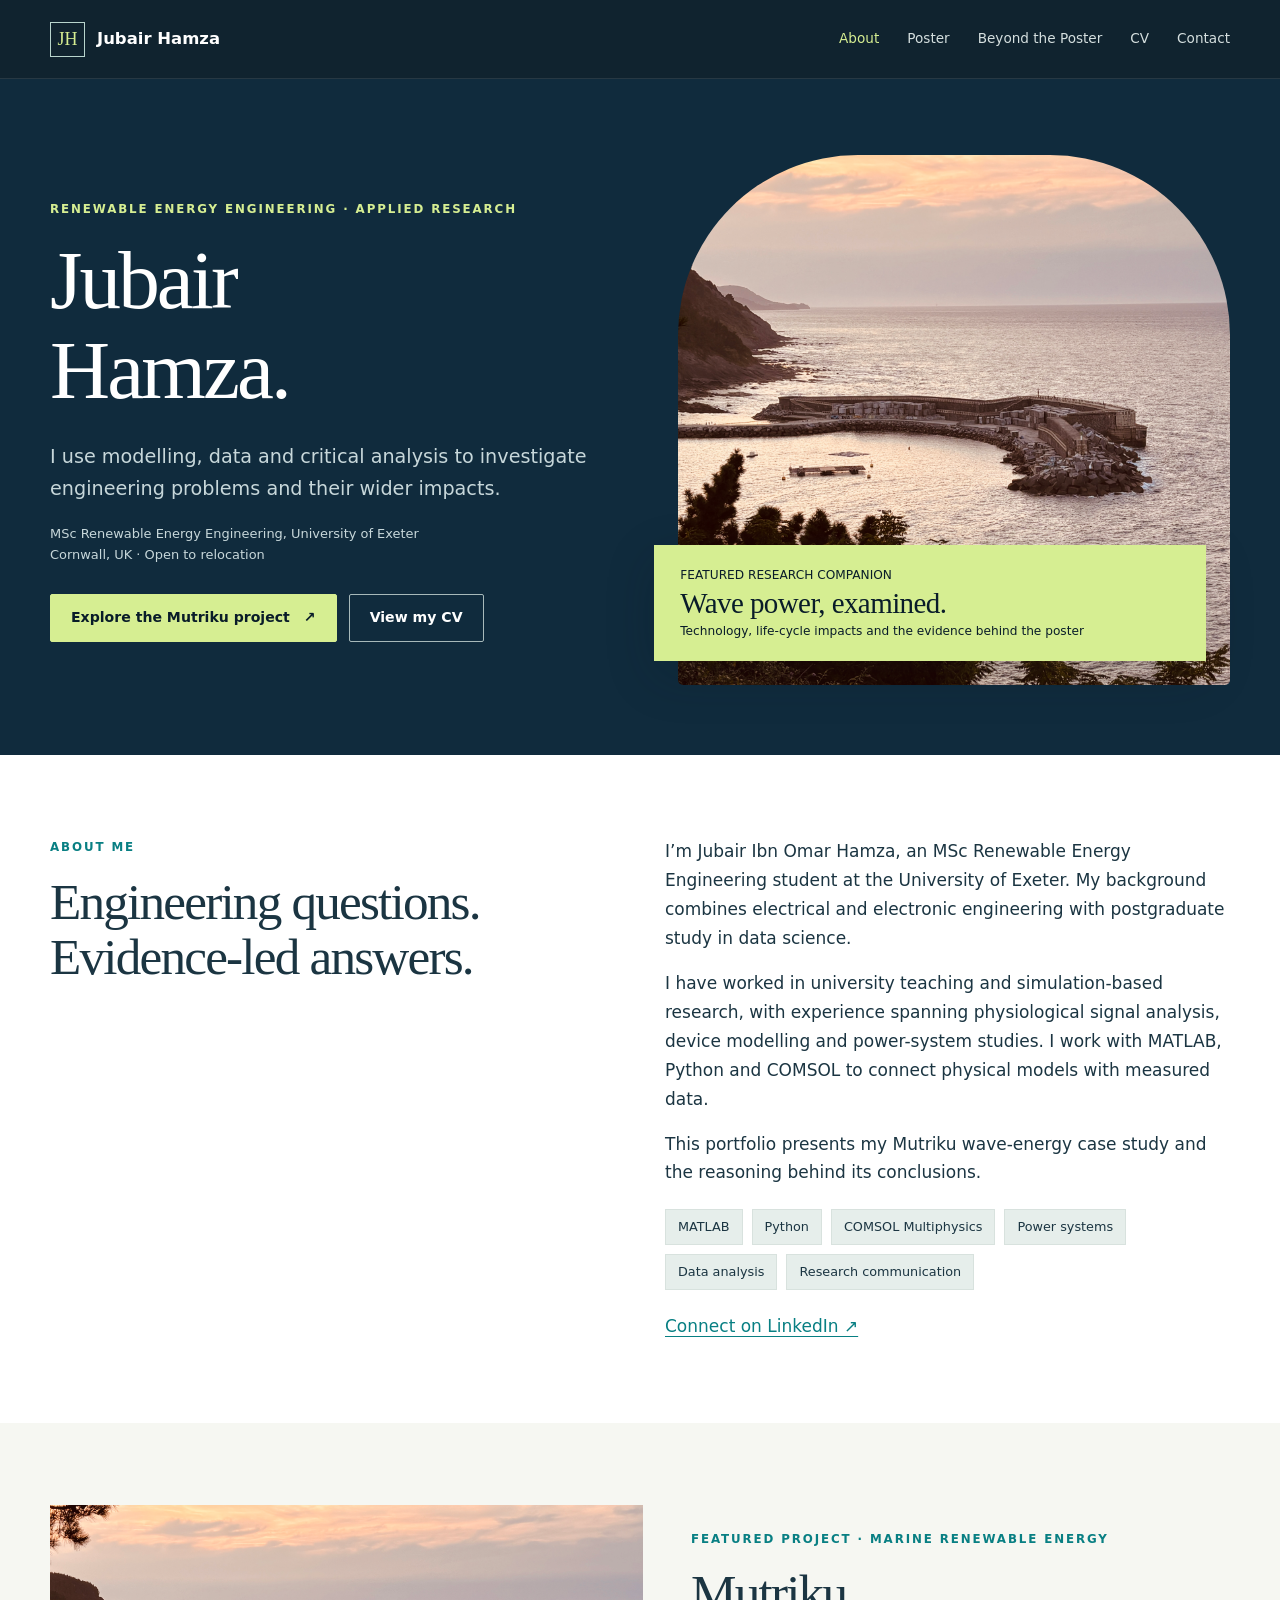
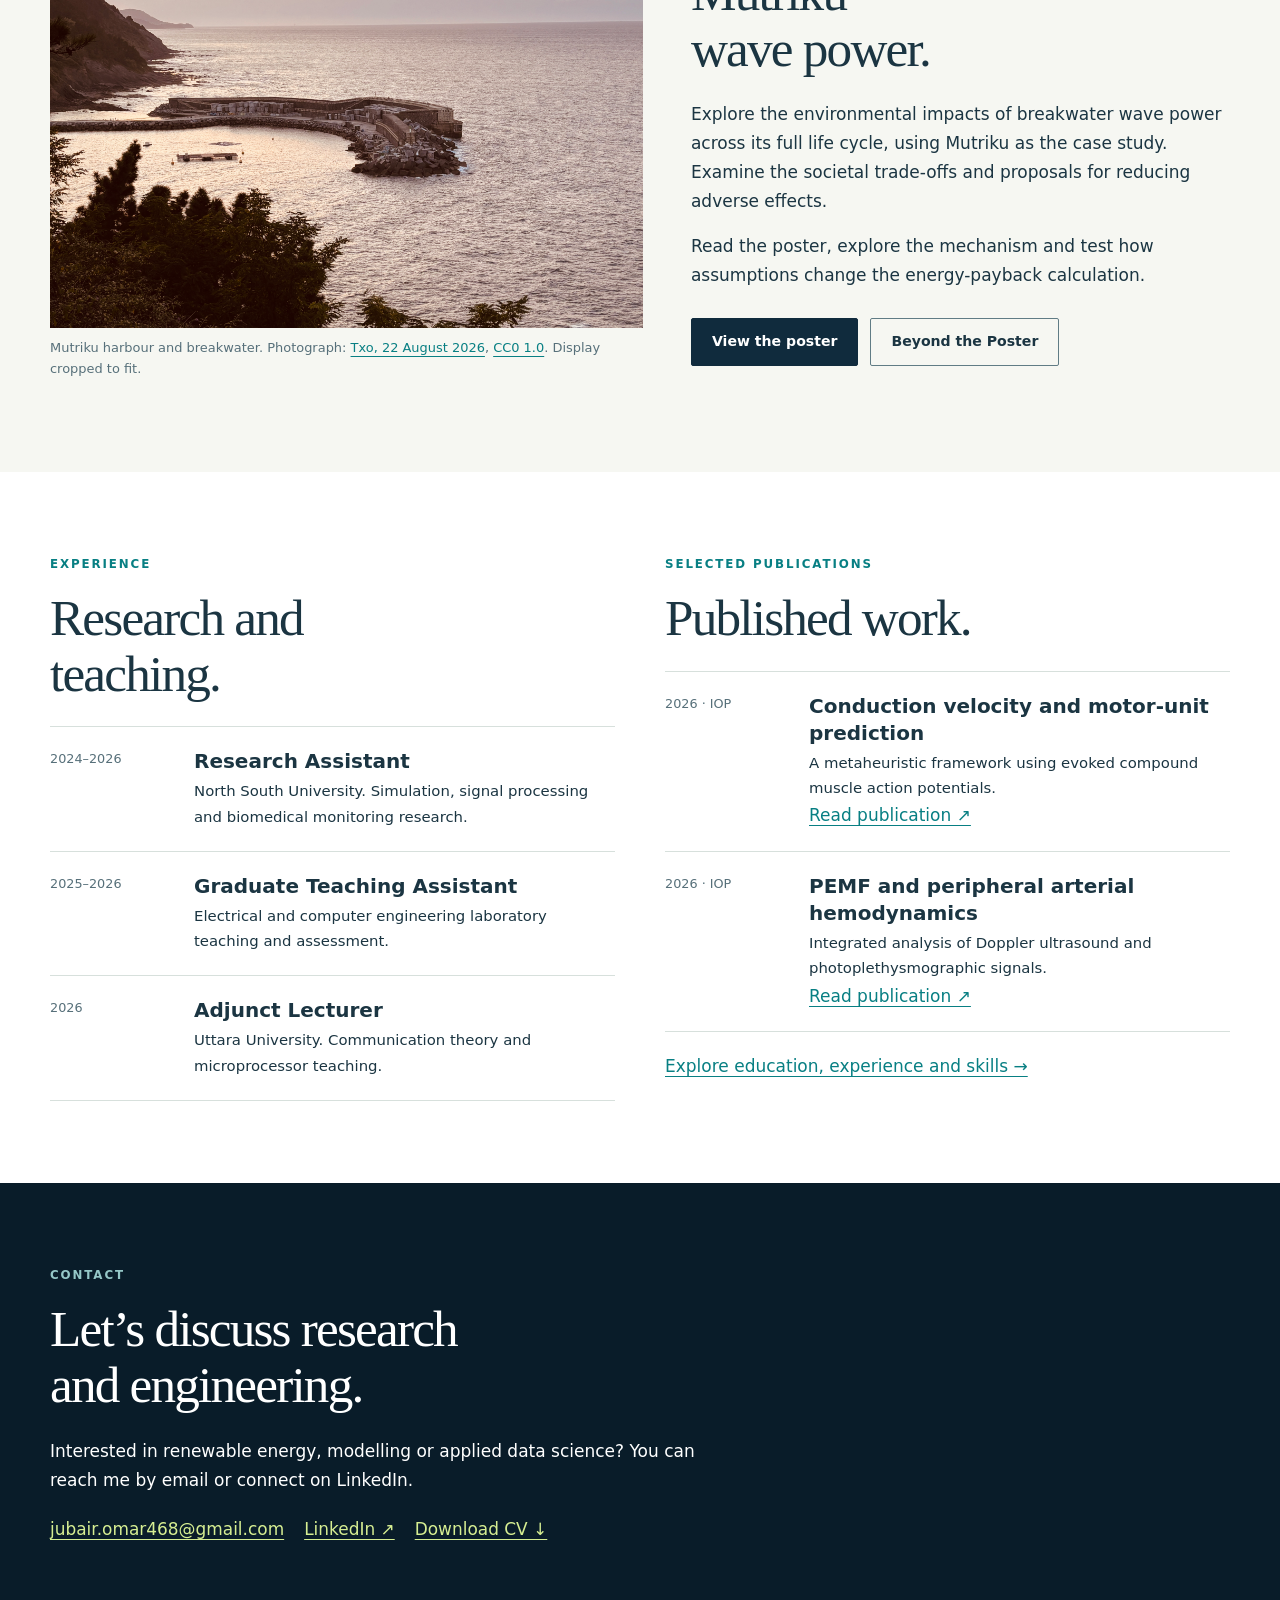
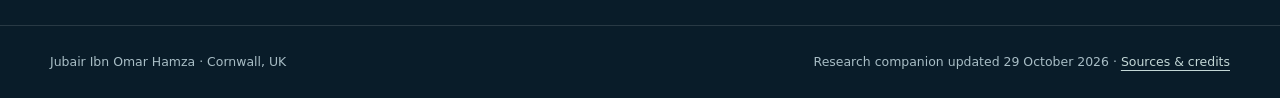
==== index.html @ c1a75ec8 "Add files via upload" ====
<!doctype html><html lang="en-GB"><head><meta charset="utf-8"><meta name="viewport" content="width=device-width,initial-scale=1"><meta name="description" content="Jubair Hamza’s renewable energy engineering portfolio, Mutriku wave power poster and research companion."><meta name="theme-color" content="#102b3d"><title>Renewable energy engineering & applied research | Jubair Hamza</title><link rel="icon" href="assets/favicon.svg" type="image/svg+xml"><link rel="stylesheet" href="assets/style.css"><script defer src="assets/config.js"></script><script defer src="assets/qrcodegen.js"></script><script defer src="assets/site.js"></script></head><body><a class="skip" href="#main">Skip to content</a><header class="nav"><div class="wrap"><a class="brand" href="index.html"><span class="brand-mark" aria-hidden="true">JH</span>Jubair Hamza</a><button class="menu-btn" aria-expanded="false" aria-controls="main-navigation">Menu</button><nav class="nav-links" id="main-navigation" aria-label="Main navigation"><a href="index.html" aria-current="page">About</a><a href="mutriku/index.html">Poster</a><a href="beyond/index.html">Beyond the Poster</a><a href="cv/index.html">CV</a><a href="index.html#contact">Contact</a></nav></div></header><main id="main"><section class="hero"><div class="wrap hero-grid"><div><span class="eyebrow">Renewable energy engineering · Applied research</span><h1>Jubair<br>Hamza.</h1><p class="lead">I use modelling, data and critical analysis to investigate engineering problems and their wider impacts.</p><p class="small" style="margin-top:20px">MSc Renewable Energy Engineering, University of Exeter<br>Cornwall, UK · Open to relocation</p><div class="buttons"><a class="btn light" href="mutriku/index.html">Explore the Mutriku project <span aria-hidden="true">↗</span></a><a class="btn outline" href="cv/index.html">View my CV</a></div></div><figure class="hero-art"><img class="hero-photo" src="assets/harbour.jpg" alt="Mutriku harbour with the curved breakwater and wave power installation" width="5712" height="3213"><figcaption class="image-label"><span>FEATURED RESEARCH COMPANION</span><strong>Wave power, examined.</strong><span>Technology, life-cycle impacts and the evidence behind the poster</span></figcaption></figure></div></section>
<section class="section white" id="about"><div class="wrap two-col"><div><span class="eyebrow">About me</span><h2>Engineering questions.<br>Evidence-led answers.</h2></div><div class="bio"><p>I’m Jubair Ibn Omar Hamza, an MSc Renewable Energy Engineering student at the University of Exeter. My background combines electrical and electronic engineering with postgraduate study in data science.</p><p>I have worked in university teaching and simulation-based research, with experience spanning physiological signal analysis, device modelling and power-system studies. I work with MATLAB, Python and COMSOL to connect physical models with measured data.</p><p>This portfolio presents my Mutriku wave-energy case study and the reasoning behind its conclusions.</p><ul class="skill-list"><li>MATLAB</li><li>Python</li><li>COMSOL Multiphysics</li><li>Power systems</li><li>Data analysis</li><li>Research communication</li></ul><a href="https://www.linkedin.com/in/jubair-hamza/" target="_blank" rel="noopener noreferrer">Connect on LinkedIn ↗</a></div></div></section>
<section class="section" id="project"><div class="wrap"><div class="project-feature"><figure><img src="assets/harbour.jpg" alt="The wave plant is integrated into Mutriku’s harbour breakwater" width="5712" height="3213" loading="lazy"><p class="small photo-credit">Mutriku harbour and breakwater. Photograph: <a href="https://commons.wikimedia.org/wiki/File:Motrico,_vista_del_nuevo_muelle_de_abrigo_del_puerto.jpg" target="_blank" rel="noopener noreferrer">Txo, 22 August 2026</a>, <a href="https://creativecommons.org/publicdomain/zero/1.0/" target="_blank" rel="noopener noreferrer">CC0 1.0</a>. Display cropped to fit.</p></figure><div><span class="eyebrow">Featured project · Marine renewable energy</span><h2>Mutriku<br>wave power.</h2><p style="margin-top:24px">Explore the environmental impacts of breakwater wave power across its full life cycle, using Mutriku as the case study. Examine the societal trade-offs and proposals for reducing adverse effects.</p><p>Read the poster, explore the mechanism and test how assumptions change the energy-payback calculation.</p><div class="buttons"><a class="btn" href="mutriku/index.html">View the poster</a><a class="btn outline" href="beyond/index.html">Beyond the Poster</a></div></div></div></div></section>
<section class="section white"><div class="wrap two-col"><div><span class="eyebrow">Experience</span><h2>Research and<br>teaching.</h2><div class="list-rows"><div class="list-row"><span class="date">2024–2026</span><div><h3>Research Assistant</h3><p>North South University. Simulation, signal processing and biomedical monitoring research.</p></div></div><div class="list-row"><span class="date">2025–2026</span><div><h3>Graduate Teaching Assistant</h3><p>Electrical and computer engineering laboratory teaching and assessment.</p></div></div><div class="list-row"><span class="date">2026</span><div><h3>Adjunct Lecturer</h3><p>Uttara University. Communication theory and microprocessor teaching.</p></div></div></div></div><div><span class="eyebrow">Selected publications</span><h2>Published work.</h2><div class="list-rows"><div class="list-row"><span class="date">2026 · IOP</span><div><h3>Conduction velocity and motor-unit prediction</h3><p>A metaheuristic framework using evoked compound muscle action potentials.</p><a href="https://doi.org/10.1088/2057-1976/ae8af8" target="_blank" rel="noopener noreferrer">Read publication ↗</a></div></div><div class="list-row"><span class="date">2026 · IOP</span><div><h3>PEMF and peripheral arterial hemodynamics</h3><p>Integrated analysis of Doppler ultrasound and photoplethysmographic signals.</p><a href="https://doi.org/10.1088/2057-1976/aeb382" target="_blank" rel="noopener noreferrer">Read publication ↗</a></div></div></div><a class="block-link" href="cv/index.html">Explore education, experience and skills →</a></div></div></section>
<section class="section contact-section" id="contact"><div class="wrap"><span class="eyebrow">Contact</span><h2>Let’s discuss research<br>and engineering.</h2><p style="margin-top:24px;max-width:650px">Interested in renewable energy, modelling or applied data science? You can reach me by email or connect on LinkedIn.</p><div class="contact-links"><a href="mailto:jubair.omar468@gmail.com">jubair.omar468@gmail.com</a><a href="https://www.linkedin.com/in/jubair-hamza/" target="_blank" rel="noopener noreferrer">LinkedIn ↗</a><a href="downloads/Jubair_Hamza_CV.pdf" download>Download CV ↓</a></div></div></section></main><footer class="footer"><div class="wrap"><span>Jubair Ibn Omar Hamza · Cornwall, UK</span><span>Research companion updated 29 October 2026 · <a href="beyond/index.html#sources">Sources &amp; credits</a></span></div></footer></body></html>
---- assets/style.css ----
@charset "UTF-8";
[hidden]{display:none!important}
img{height:auto}
:root{--navy:#102b3d;--deep:#091c29;--ink:#1b3542;--muted:#57707a;--paper:#f6f7f2;--white:#fff;--line:#d7e0dc;--lime:#d6ee92;--teal:#087f83;--amber:#ac5c18;--soft:#e7efea;--max:1180px}
*{box-sizing:border-box}html{scroll-behavior:smooth;scroll-padding-top:100px}body{margin:0;color:var(--ink);background:var(--paper);font:17px/1.7 system-ui,-apple-system,BlinkMacSystemFont,"Segoe UI",sans-serif}a{color:var(--teal);text-underline-offset:4px}a:hover{text-decoration-thickness:2px}button,input,select{font:inherit}button,a,input,summary{touch-action:manipulation}:focus-visible{outline:3px solid #e08732;outline-offset:5px}img,svg{max-width:100%}img{display:block}button{cursor:pointer}h1,h2,h3,h4,p,figure{margin:0}h1,h2{font-family:Georgia,"Times New Roman",serif;font-weight:400;line-height:1.09;letter-spacing:-.035em}h1{font-size:clamp(3.1rem,6.5vw,5.4rem)}h2{font-size:clamp(2.15rem,4vw,3.5rem)}h3{font-size:1.25rem;line-height:1.35}p+p{margin-top:1rem}.wrap{width:min(var(--max),calc(100% - 64px));margin-inline:auto}.narrow{max-width:790px}.eyebrow{display:block;font-size:.74rem;font-weight:700;letter-spacing:.16em;text-transform:uppercase;color:var(--teal);margin-bottom:16px}.small,figcaption{font-size:.81rem;line-height:1.6;color:var(--muted)}.lead{font-size:1.2rem;line-height:1.65;max-width:700px}.muted{color:var(--muted)}.skip{position:fixed;z-index:100;left:14px;top:-100px;background:white;padding:10px}.skip:focus{top:10px}.nav{position:sticky;top:0;z-index:30;background:rgba(9,28,41,.97);color:white;border-bottom:1px solid #ffffff19}.nav .wrap{height:78px;display:flex;align-items:center;justify-content:space-between;gap:20px}.brand{color:white;text-decoration:none;font-size:1.03rem;font-weight:650;display:flex;align-items:center;gap:12px}.brand-mark{border:1px solid #b8d4cd;width:35px;height:35px;display:grid;place-items:center;font:18px Georgia,serif;color:var(--lime)}.nav-links{display:flex;gap:28px;align-items:center}.nav-links a{font-size:.85rem;color:#d5dfdf;text-decoration:none}.nav-links a[aria-current=page],.nav-links a:hover{color:var(--lime)}.menu-btn{display:none;border:1px solid #627580;background:transparent;color:white;padding:6px 12px}.hero{background:var(--navy);color:white;overflow:hidden}.hero .eyebrow{color:var(--lime)}.hero .lead,.hero .small{color:#c7d7da}.hero a:not(.btn){color:var(--lime)}.hero-grid{display:grid;grid-template-columns:1.03fr 1fr;align-items:center;gap:60px;padding-block:76px 70px}.hero h1{margin-bottom:25px}.hero-art{position:relative;min-width:0}.hero-photo{aspect-ratio:1.04;object-fit:cover;border-radius:180px 180px 5px 5px;object-position:38% 50%;width:100%}.image-label{position:absolute;bottom:24px;left:-24px;right:24px;background:var(--lime);padding:20px 26px;color:var(--deep);box-shadow:0 15px 50px #071a2433}.image-label strong{display:block;font:29px/1.2 Georgia,serif;letter-spacing:-.02em}.image-label span{font-size:.76rem}.buttons{display:flex;flex-wrap:wrap;gap:12px;margin-top:28px}.btn{display:inline-flex;align-items:center;justify-content:center;gap:14px;min-height:46px;padding:11px 20px;border:1px solid var(--navy);background:var(--navy);color:white;text-decoration:none;font-size:.88rem;font-weight:650;border-radius:2px}.btn:hover{background:#20475a;text-decoration:none}.btn.light{background:var(--lime);border-color:var(--lime);color:var(--deep)}/* Outlined actions keep readable text on both light and dark sections. */
.btn.outline{background:transparent;color:var(--ink);border-color:#607c85}
.btn.outline:hover,.btn.outline:focus-visible{background:var(--navy);color:var(--white);border-color:var(--navy)}
:is(.hero,.page-hero,.calculator,.contact-section) .btn.outline{color:var(--white);border-color:#a7b9ba}
:is(.hero,.page-hero,.calculator,.contact-section) .btn.outline:hover,
:is(.hero,.page-hero,.calculator,.contact-section) .btn.outline:focus-visible{background:#20475a;color:var(--white);border-color:var(--lime)}
.btn.ghost{background:white;color:var(--ink);border-color:var(--line)}.section{padding-block:82px}.section-head{display:flex;justify-content:space-between;gap:40px;align-items:flex-end;margin-bottom:34px}.section-head p{max-width:420px}.white{background:white}.soft{background:var(--soft)}.two-col{display:grid;grid-template-columns:1fr 1fr;gap:50px;align-items:start}.three-col{display:grid;grid-template-columns:repeat(3,1fr);gap:30px}.bio p{max-width:650px}.skill-list{display:flex;flex-wrap:wrap;gap:9px;padding:0;list-style:none;margin:22px 0}.skill-list li{font-size:.8rem;padding:6px 12px;background:#e6eeeb;border:1px solid #d8e2de}.project-feature{display:grid;grid-template-columns:1.1fr 1fr;gap:48px;align-items:center}.project-feature img{aspect-ratio:1.4;object-fit:cover}.metric-strip{display:grid;grid-template-columns:repeat(3,1fr);border-top:1px solid var(--line);border-bottom:1px solid var(--line);margin-top:30px}.metric{padding:20px 22px 20px 0}.metric+.metric{padding-left:22px;border-left:1px solid var(--line)}.metric strong{font-family:Georgia,serif;font-size:2.1rem;font-weight:400;display:block;line-height:1.15}.metric span{display:block;font-size:.77rem;margin-top:7px;color:var(--muted)}.list-rows{border-top:1px solid var(--line);margin-top:25px}.list-row{display:grid;grid-template-columns:120px 1fr;gap:24px;padding:21px 0;border-bottom:1px solid var(--line)}.list-row .date{font-size:.8rem;color:var(--muted)}.list-row h3{margin-bottom:4px}.list-row p{font-size:.93rem}.contact-section{background:var(--deep);color:white}.contact-section h2{max-width:650px}.contact-section a{color:var(--lime)}.contact-section .eyebrow{color:#95c7c7}.footer{background:var(--deep);color:#a8bdc5;border-top:1px solid #ffffff20;padding:25px 0;font-size:.78rem}.footer .wrap{display:flex;justify-content:space-between;gap:25px;flex-wrap:wrap}.footer a{color:#c3d7d6}.page-hero{padding:66px 0 55px;background:var(--navy);color:white}.page-hero .eyebrow{color:var(--lime)}.page-hero h1{font-size:clamp(3rem,5.7vw,4.8rem);max-width:950px;margin-bottom:24px}.page-hero .lead{color:#ccdadd}.breadcrumbs{font-size:.8rem;color:#cadbdd;margin-bottom:24px}.breadcrumbs a{color:#cadbdd}.wide-photo{max-height:460px;width:100%;object-fit:cover}.photo-credit{padding:10px 0}.poster-layout{display:grid;grid-template-columns:minmax(0,1fr) minmax(300px,.7fr);gap:56px;align-items:start}.poster-preview{background:#fff;padding:10px;border:1px solid var(--line);box-shadow:0 16px 50px #193c4414}.poster-preview img{width:100%;height:auto}.poster-aside{position:sticky;top:108px}.poster-aside h2{font-size:2.7rem;margin-bottom:24px}.notes{border-left:3px solid var(--teal);padding:18px 22px;background:#eaf1ec;margin:26px 0}.notes p{font-size:.93rem}.notes h3{margin-bottom:12px}.inline-list{padding-left:1.2rem}.inline-list li+li{margin-top:10px}.cite{font-size:.76rem;white-space:nowrap;font-weight:650;text-decoration:none;margin-left:3px}.research-layout{display:grid;grid-template-columns:190px minmax(0,1fr);gap:52px;align-items:start}.toc{position:sticky;top:110px;padding-top:34px}.toc p{font-size:.7rem;letter-spacing:.12em;text-transform:uppercase;font-weight:700;margin-bottom:12px}.toc a{display:block;padding:7px 0;color:var(--muted);text-decoration:none;font-size:.79rem;line-height:1.5}.toc a:hover{color:var(--teal)}.research-section{padding:58px 0;border-bottom:1px solid var(--line);scroll-margin-top:82px}.research-section h2{font-size:clamp(2rem,3.5vw,3rem);margin-bottom:22px}.research-section h3{margin:26px 0 12px}.research-section .two-col{gap:30px}.research-section p{max-width:800px}.figure{margin-top:28px;padding:26px;background:white;border:1px solid var(--line)}.figure figcaption{margin-top:14px}.figure svg{width:100%;height:auto;display:block}.figure svg text{font-family:system-ui,sans-serif;fill:var(--ink)}.figure-title{font-weight:650;font-size:1rem;display:block;margin-bottom:14px}.controls{display:flex;gap:9px;flex-wrap:wrap;margin:16px 0}.seg-btn{border:1px solid #9ab3b5;border-radius:2px;background:white;color:var(--ink);padding:8px 14px;font-size:.8rem}.seg-btn[aria-pressed=true]{background:var(--navy);color:white;border-color:var(--navy)}.diagram-phase{min-height:70px;margin-top:12px;font-size:.9rem}.phase-b .water-rise{transform:translateY(38px)}.water-rise{transition:transform .6s}.air-flow{transition:transform .5s;transform-origin:560px 185px}.phase-b .air-flow{transform:rotate(180deg)}.rotor{transform-origin:525px 74px;animation:rotate 4s linear infinite}@keyframes rotate{to{transform:rotate(360deg)}}.measure{display:flex;align-items:baseline;gap:10px;margin:14px 0}.measure strong{font:3.1rem Georgia,serif}.measure span{font-size:.85rem}.formula{font-family:ui-monospace,monospace;background:#e9efec;padding:16px;font-size:.86rem;overflow-wrap:anywhere;margin:18px 0}.table-wrap{overflow:auto;margin:24px 0}table{border-collapse:collapse;width:100%;font-size:.83rem}th{text-align:left;background:var(--navy);color:white;font-weight:600}th,td{padding:14px 16px;border-bottom:1px solid var(--line);vertical-align:top}tbody tr:nth-child(even){background:#edf2ee}td:first-child{font-weight:600}caption{text-align:left;font-size:.8rem;color:var(--muted);padding-bottom:10px}.calculator{padding:28px;background:var(--navy);color:white;margin-top:26px}.calculator h3{color:white;margin-top:0}.calc-controls{display:grid;grid-template-columns:repeat(3,1fr);gap:22px;margin-bottom:20px}.calc-controls label{font-size:.78rem;line-height:1.5;display:block}.calc-controls output{display:block;font-size:1.5rem;color:var(--lime);margin:5px 0}.calc-controls input{width:100%;accent-color:var(--lime)}.calc-result{border-top:1px solid #ffffff33;padding-top:20px;display:grid;grid-template-columns:1fr 1fr;gap:20px}.calc-result strong{font:2.4rem Georgia,serif;color:var(--lime)}.calculator .small{color:#c2d6db}.calculator .figure{margin-top:20px;color:var(--ink)}.calc-result p{font-size:.9rem}.impact-grid{display:grid;grid-template-columns:1fr 1fr;gap:22px;margin-top:24px}.impact-group{background:white;border:1px solid var(--line);padding:24px}.impact-group h3{margin-top:0}.impact-item{border-top:1px solid var(--line);padding:17px 0}.impact-item strong{display:block;font-size:.9rem}.impact-item p{font-size:.85rem;margin-top:7px}.status{font-size:.65rem;font-weight:700;letter-spacing:.05em;text-transform:uppercase;padding:3px 7px;background:#e8edee;display:inline-block;color:#425861}.status.potential{background:#fff0d9;color:#835321}.status.proposed{background:#e2eee3;color:#386b49}.status.measured{background:#e1eeee;color:#186a72}.status.modelled{background:#e5e8f1;color:#3e4c7a}.impact-group[hidden]{display:none}.impact-grid:has(.impact-group[hidden]){grid-template-columns:1fr}.roadmap{display:grid;grid-template-columns:repeat(4,1fr);gap:16px;margin-top:28px}.roadmap div{border-top:3px solid var(--teal);padding-top:15px}.roadmap b{font-family:Georgia,serif;font-size:1.9rem;font-weight:400;color:var(--teal)}.roadmap h3{font-size:.94rem;margin:8px 0}.roadmap p{font-size:.82rem}.reference{padding:18px 0;border-bottom:1px solid var(--line);font-size:.83rem;overflow-wrap:anywhere}.reference strong{display:block;margin-bottom:5px}.reference p{margin-top:5px}.reference:target{background:#e8efd9;outline:8px solid #e8efd9}.evidence-details{border-top:1px solid var(--line);padding:16px 0}.evidence-details summary{cursor:pointer;font-weight:600}.evidence-details p{padding-top:12px;font-size:.9rem}.callout{background:var(--lime);padding:30px;margin:30px 0;color:var(--deep)}.callout h3{margin-top:0}.callout p{font-size:1rem}.cv-layout{display:grid;grid-template-columns:1fr 310px;gap:60px;align-items:start}.cv-side{background:var(--soft);padding:28px;position:sticky;top:110px}.cv-section{margin-bottom:48px}.cv-section h2{font-size:2.2rem}.cv-section ul{padding-left:20px}.cv-section li{margin-bottom:10px}.contact-links{display:flex;gap:20px;flex-wrap:wrap;margin-top:20px}.contact-links a{font-size:1.06rem}.share-dialog{max-width:560px;width:calc(100% - 32px);padding:32px;border:1px solid var(--line);color:var(--ink);background:var(--paper)}.share-dialog::backdrop{background:#071b2bd9}.share-dialog h2{font-size:2rem;margin:10px 0 18px}.share-dialog .close{float:right;border:1px solid var(--line);background:white;padding:5px 12px}.share-dialog label{font-size:.82rem;display:block}.share-dialog input{width:100%;padding:10px;border:1px solid #96afb6;margin:8px 0}.qr-preview{display:flex;justify-content:center;margin-top:20px}.qr-preview svg{width:210px;height:210px;background:white}.qr-actions{display:flex;gap:12px;flex-wrap:wrap;margin-top:18px}.qr-error{color:#a33c25;font-size:.85rem;margin-top:12px}.hidden{display:none!important}.sr-only{position:absolute;width:1px;height:1px;overflow:hidden;clip-path:inset(50%);white-space:nowrap}.numbered{font-size:13px;letter-spacing:.14em;color:var(--teal);font-weight:700;margin-bottom:12px;display:block}.block-link{display:block;margin-top:20px}.sources-link{font-size:.8rem}.page-bottom{padding-bottom:65px}
@media(max-width:1000px){.nav-links{gap:16px}.hero-grid{gap:30px}.research-layout{grid-template-columns:150px minmax(0,1fr);gap:30px}.poster-layout{gap:30px}.roadmap{grid-template-columns:1fr 1fr}.calc-controls{gap:12px}.cv-layout{grid-template-columns:1fr 260px;gap:30px}}
@media(max-width:760px){body{font-size:16px}.wrap{width:calc(100% - 36px)}.nav .wrap{height:66px}.menu-btn{display:block}.nav-links{display:none;position:absolute;top:66px;left:0;right:0;background:var(--deep);padding:18px 24px;flex-direction:column;align-items:flex-start;gap:20px}.nav-links.open{display:flex}.hero-grid,.project-feature,.two-col,.poster-layout,.cv-layout{grid-template-columns:1fr}.hero-grid{padding-block:42px 45px;gap:35px}.hero-photo{aspect-ratio:1.5;border-radius:90px 90px 3px 3px}.image-label{left:12px;right:12px;bottom:12px;padding:14px 18px}.image-label strong{font-size:25px}.hero h1{font-size:3.3rem}.section{padding-block:54px}.section-head{display:block}.section-head p{margin-top:18px}.three-col{grid-template-columns:1fr}.project-feature{gap:28px}.research-layout{display:block}.toc{position:static;display:flex;flex-wrap:wrap;gap:4px 17px;padding:25px 0 15px;border-bottom:1px solid var(--line)}.toc p{width:100%;margin-bottom:0}.toc a{font-size:.75rem}.research-section{padding-block:40px}.figure{padding:15px}.figure svg{min-width:0}.poster-aside,.cv-side{position:static}.poster-aside{order:-1}.poster-preview{max-width:550px;margin:auto}.impact-grid{grid-template-columns:1fr}.calc-controls{grid-template-columns:1fr}.calc-controls label{display:grid;grid-template-columns:1fr auto;gap:0 12px}.calc-controls input{grid-column:1/-1}.calc-controls output{font-size:1.2rem}.calculator{padding:20px}.calc-result{grid-template-columns:1fr}.list-row{grid-template-columns:1fr;gap:5px}.metric strong{font-size:1.8rem}.metric{padding-right:10px}.metric+.metric{padding-left:12px}.page-hero{padding:42px 0}.page-hero h1{font-size:3.1rem}.footer .wrap{gap:12px}.table-wrap{margin-inline:-4px}th,td{padding:11px 12px;min-width:130px}.roadmap{gap:24px}.share-dialog{padding:22px}.contact-links{flex-direction:column;gap:10px}.photo-credit{font-size:.72rem}.research-section h2{font-size:2.35rem}}
@media(prefers-reduced-motion:reduce){html{scroll-behavior:auto}*,*::before,*::after{animation:none!important;transition:none!important}}
@media print{.nav,.toc,.footer,.buttons,.controls,.share-dialog,.menu-btn{display:none!important}.hero,.page-hero,.calculator{background:white;color:#000}.hero .lead,.page-hero .lead,.calculator .small{color:#333}.wrap{width:100%}.research-layout,.poster-layout{display:block}.research-section{break-inside:auto}.figure,.impact-group{break-inside:avoid}.page-hero{padding:10px 0}.section{padding:25px 0}body{font-size:11pt}.hero-art{max-height:300px;overflow:hidden}a{color:#000}.rotor{animation:none}}

.poster-aside .research-question{font-size:clamp(1.8rem,3.1vw,2.4rem);line-height:1.16}
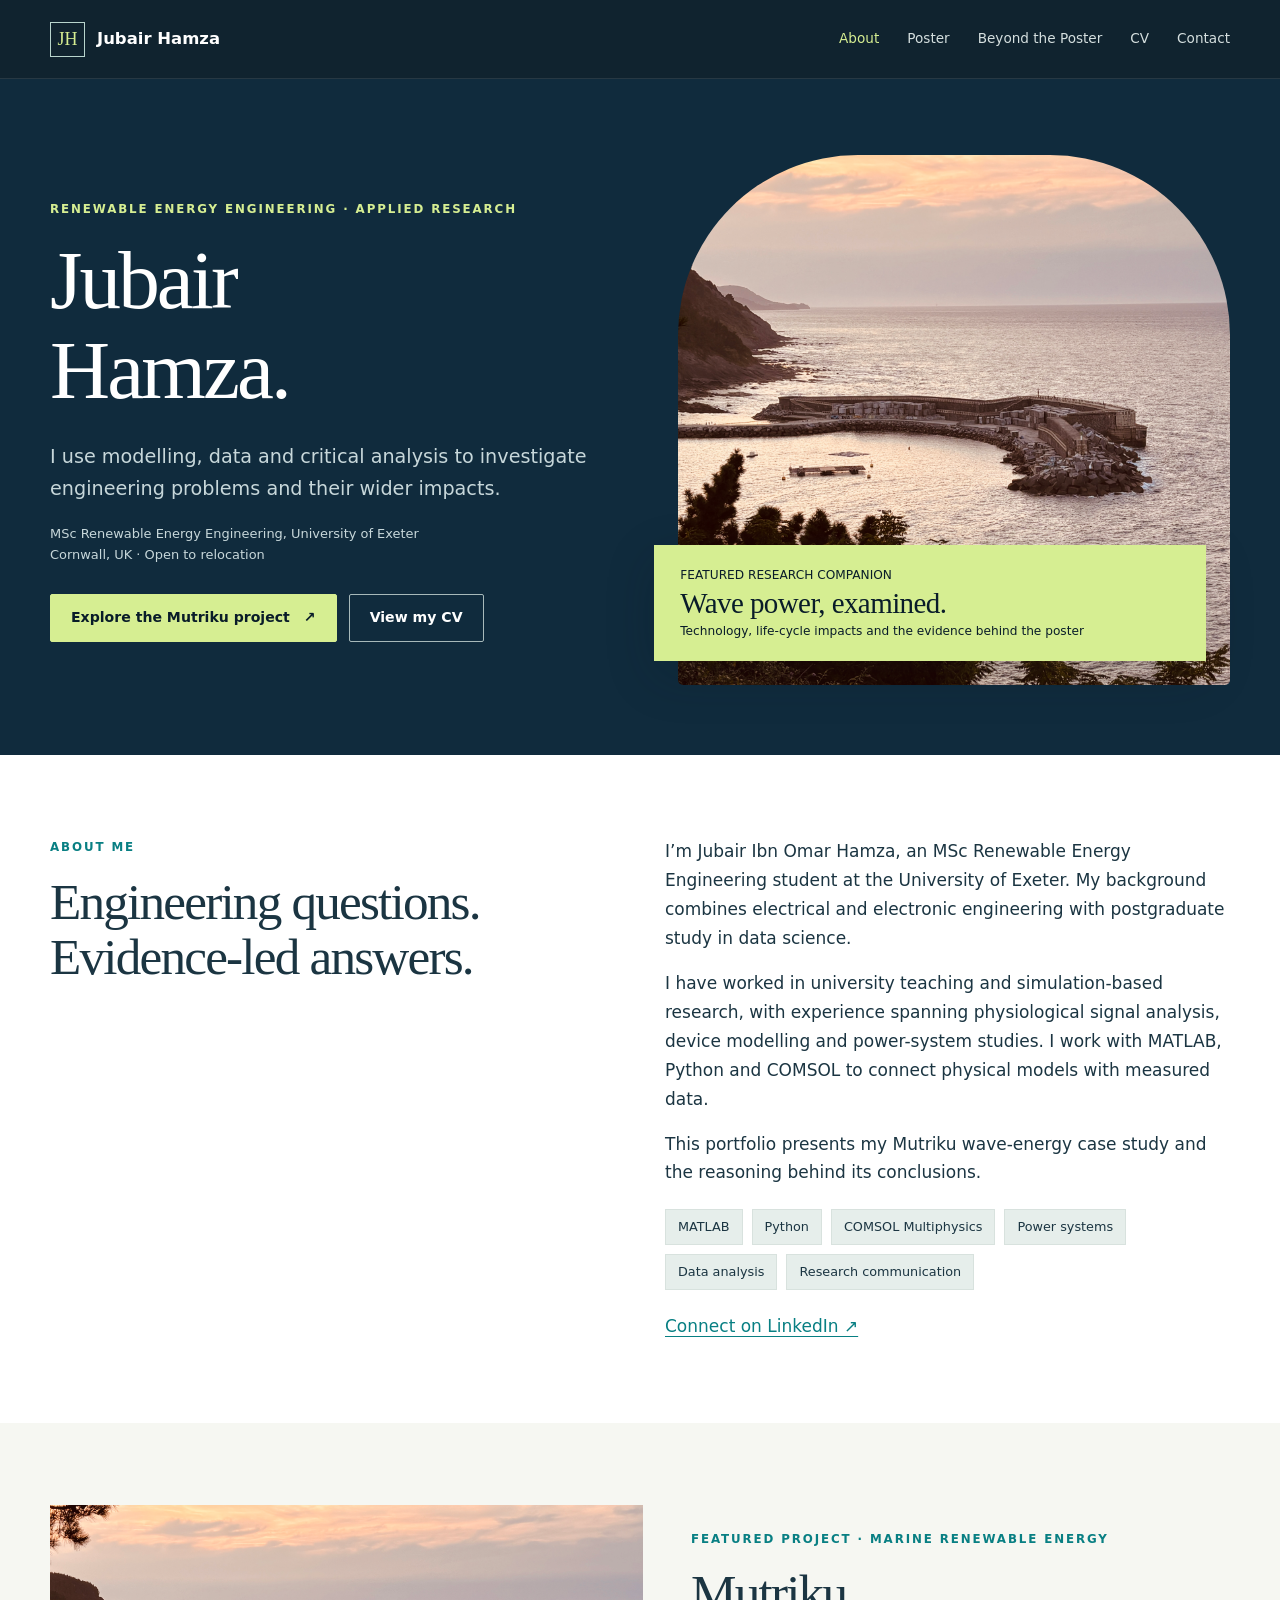
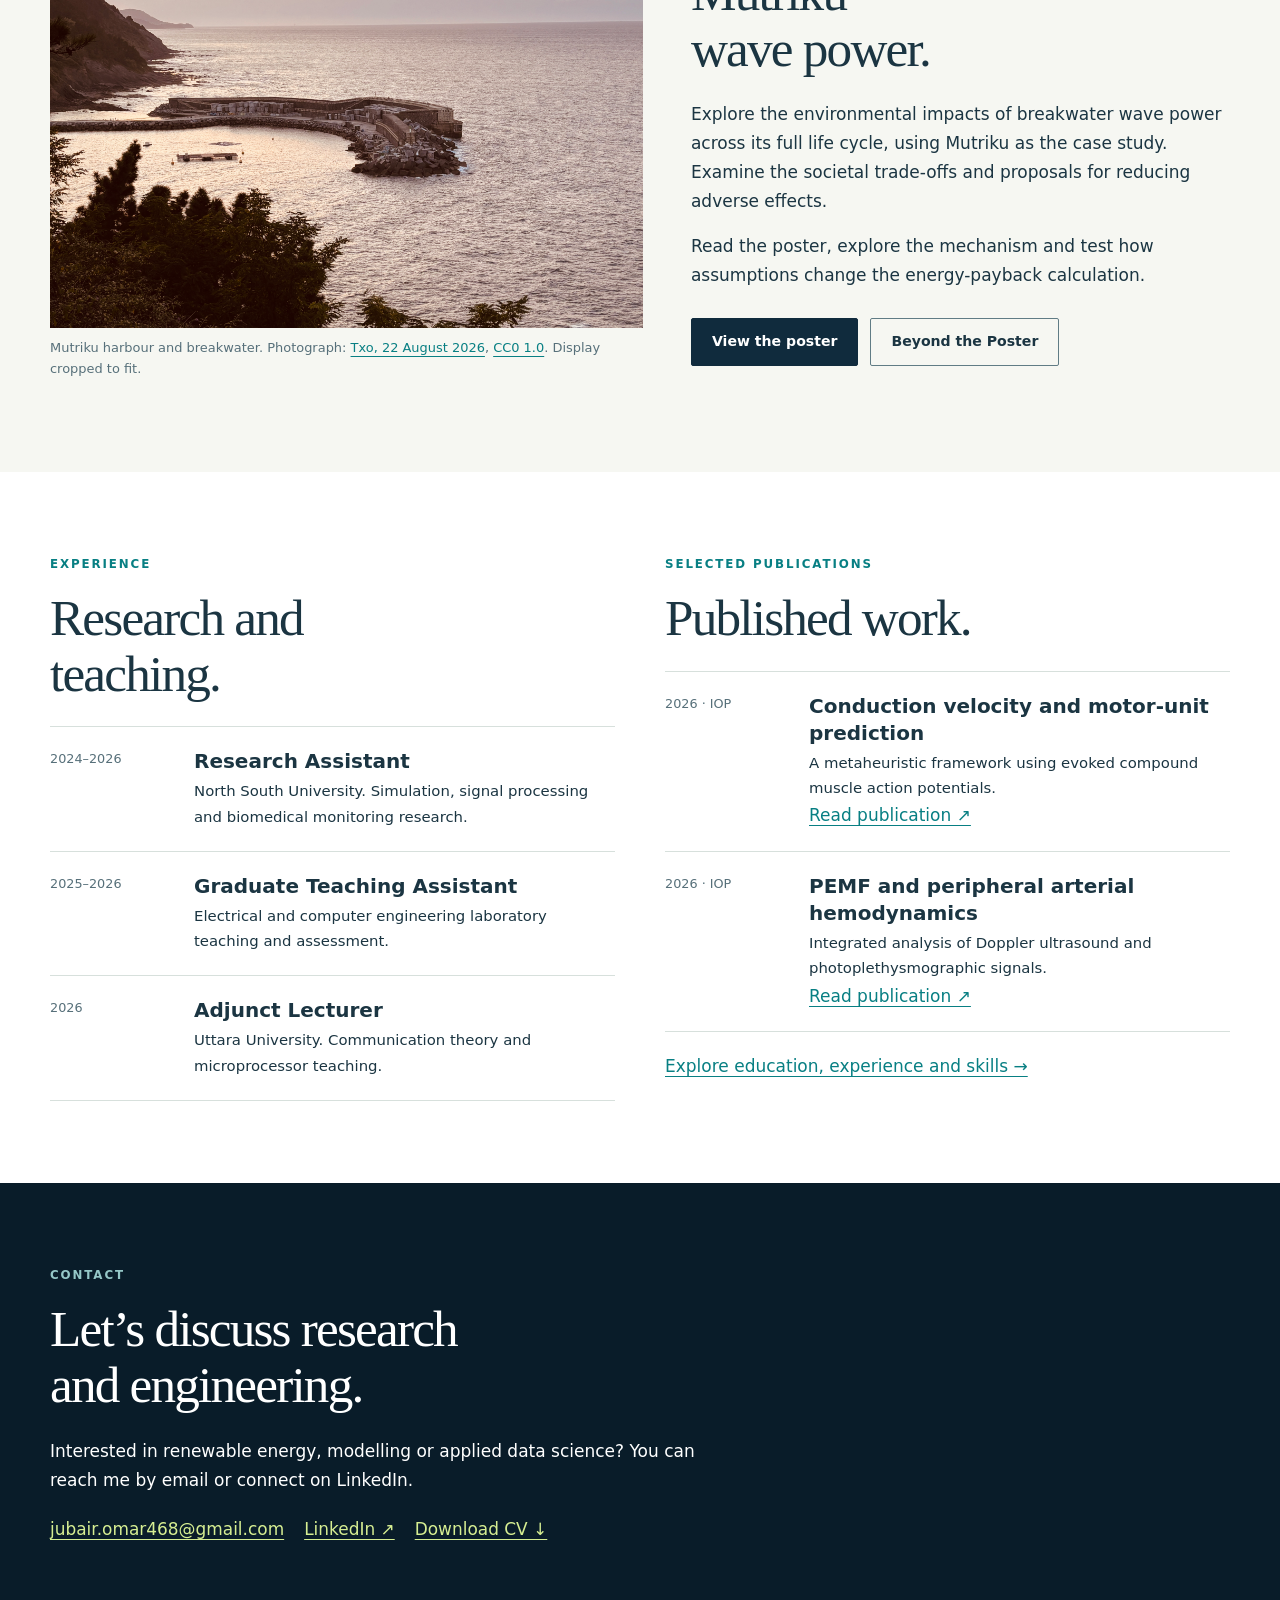
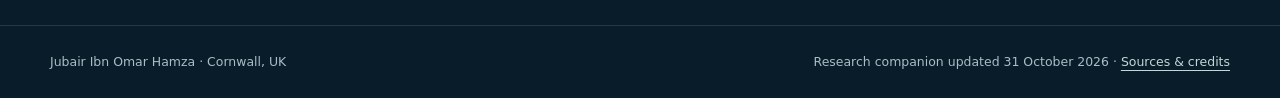
==== commit f2382891: "Add files via upload" ====
--- a/index.html
+++ b/index.html
@@ -2,4 +2,4 @@
 <section class="section white" id="about"><div class="wrap two-col"><div><span class="eyebrow">About me</span><h2>Engineering questions.<br>Evidence-led answers.</h2></div><div class="bio"><p>I’m Jubair Ibn Omar Hamza, an MSc Renewable Energy Engineering student at the University of Exeter. My background combines electrical and electronic engineering with postgraduate study in data science.</p><p>I have worked in university teaching and simulation-based research, with experience spanning physiological signal analysis, device modelling and power-system studies. I work with MATLAB, Python and COMSOL to connect physical models with measured data.</p><p>This portfolio presents my Mutriku wave-energy case study and the reasoning behind its conclusions.</p><ul class="skill-list"><li>MATLAB</li><li>Python</li><li>COMSOL Multiphysics</li><li>Power systems</li><li>Data analysis</li><li>Research communication</li></ul><a href="https://www.linkedin.com/in/jubair-hamza/" target="_blank" rel="noopener noreferrer">Connect on LinkedIn ↗</a></div></div></section>
 <section class="section" id="project"><div class="wrap"><div class="project-feature"><figure><img src="assets/harbour.jpg" alt="The wave plant is integrated into Mutriku’s harbour breakwater" width="5712" height="3213" loading="lazy"><p class="small photo-credit">Mutriku harbour and breakwater. Photograph: <a href="https://commons.wikimedia.org/wiki/File:Motrico,_vista_del_nuevo_muelle_de_abrigo_del_puerto.jpg" target="_blank" rel="noopener noreferrer">Txo, 22 August 2026</a>, <a href="https://creativecommons.org/publicdomain/zero/1.0/" target="_blank" rel="noopener noreferrer">CC0 1.0</a>. Display cropped to fit.</p></figure><div><span class="eyebrow">Featured project · Marine renewable energy</span><h2>Mutriku<br>wave power.</h2><p style="margin-top:24px">Explore the environmental impacts of breakwater wave power across its full life cycle, using Mutriku as the case study. Examine the societal trade-offs and proposals for reducing adverse effects.</p><p>Read the poster, explore the mechanism and test how assumptions change the energy-payback calculation.</p><div class="buttons"><a class="btn" href="mutriku/index.html">View the poster</a><a class="btn outline" href="beyond/index.html">Beyond the Poster</a></div></div></div></div></section>
 <section class="section white"><div class="wrap two-col"><div><span class="eyebrow">Experience</span><h2>Research and<br>teaching.</h2><div class="list-rows"><div class="list-row"><span class="date">2024–2026</span><div><h3>Research Assistant</h3><p>North South University. Simulation, signal processing and biomedical monitoring research.</p></div></div><div class="list-row"><span class="date">2025–2026</span><div><h3>Graduate Teaching Assistant</h3><p>Electrical and computer engineering laboratory teaching and assessment.</p></div></div><div class="list-row"><span class="date">2026</span><div><h3>Adjunct Lecturer</h3><p>Uttara University. Communication theory and microprocessor teaching.</p></div></div></div></div><div><span class="eyebrow">Selected publications</span><h2>Published work.</h2><div class="list-rows"><div class="list-row"><span class="date">2026 · IOP</span><div><h3>Conduction velocity and motor-unit prediction</h3><p>A metaheuristic framework using evoked compound muscle action potentials.</p><a href="https://doi.org/10.1088/2057-1976/ae8af8" target="_blank" rel="noopener noreferrer">Read publication ↗</a></div></div><div class="list-row"><span class="date">2026 · IOP</span><div><h3>PEMF and peripheral arterial hemodynamics</h3><p>Integrated analysis of Doppler ultrasound and photoplethysmographic signals.</p><a href="https://doi.org/10.1088/2057-1976/aeb382" target="_blank" rel="noopener noreferrer">Read publication ↗</a></div></div></div><a class="block-link" href="cv/index.html">Explore education, experience and skills →</a></div></div></section>
-<section class="section contact-section" id="contact"><div class="wrap"><span class="eyebrow">Contact</span><h2>Let’s discuss research<br>and engineering.</h2><p style="margin-top:24px;max-width:650px">Interested in renewable energy, modelling or applied data science? You can reach me by email or connect on LinkedIn.</p><div class="contact-links"><a href="mailto:jubair.omar468@gmail.com">jubair.omar468@gmail.com</a><a href="https://www.linkedin.com/in/jubair-hamza/" target="_blank" rel="noopener noreferrer">LinkedIn ↗</a><a href="downloads/Jubair_Hamza_CV.pdf" download>Download CV ↓</a></div></div></section></main><footer class="footer"><div class="wrap"><span>Jubair Ibn Omar Hamza · Cornwall, UK</span><span>Research companion updated 29 October 2026 · <a href="beyond/index.html#sources">Sources &amp; credits</a></span></div></footer></body></html>+<section class="section contact-section" id="contact"><div class="wrap"><span class="eyebrow">Contact</span><h2>Let’s discuss research<br>and engineering.</h2><p style="margin-top:24px;max-width:650px">Interested in renewable energy, modelling or applied data science? You can reach me by email or connect on LinkedIn.</p><div class="contact-links"><a href="mailto:jubair.omar468@gmail.com">jubair.omar468@gmail.com</a><a href="https://www.linkedin.com/in/jubair-hamza/" target="_blank" rel="noopener noreferrer">LinkedIn ↗</a><a href="downloads/Jubair_Hamza_CV.pdf" download>Download CV ↓</a></div></div></section></main><footer class="footer"><div class="wrap"><span>Jubair Ibn Omar Hamza · Cornwall, UK</span><span>Research companion updated 31 October 2026 · <a href="beyond/index.html#sources">Sources &amp; credits</a></span></div></footer></body></html>
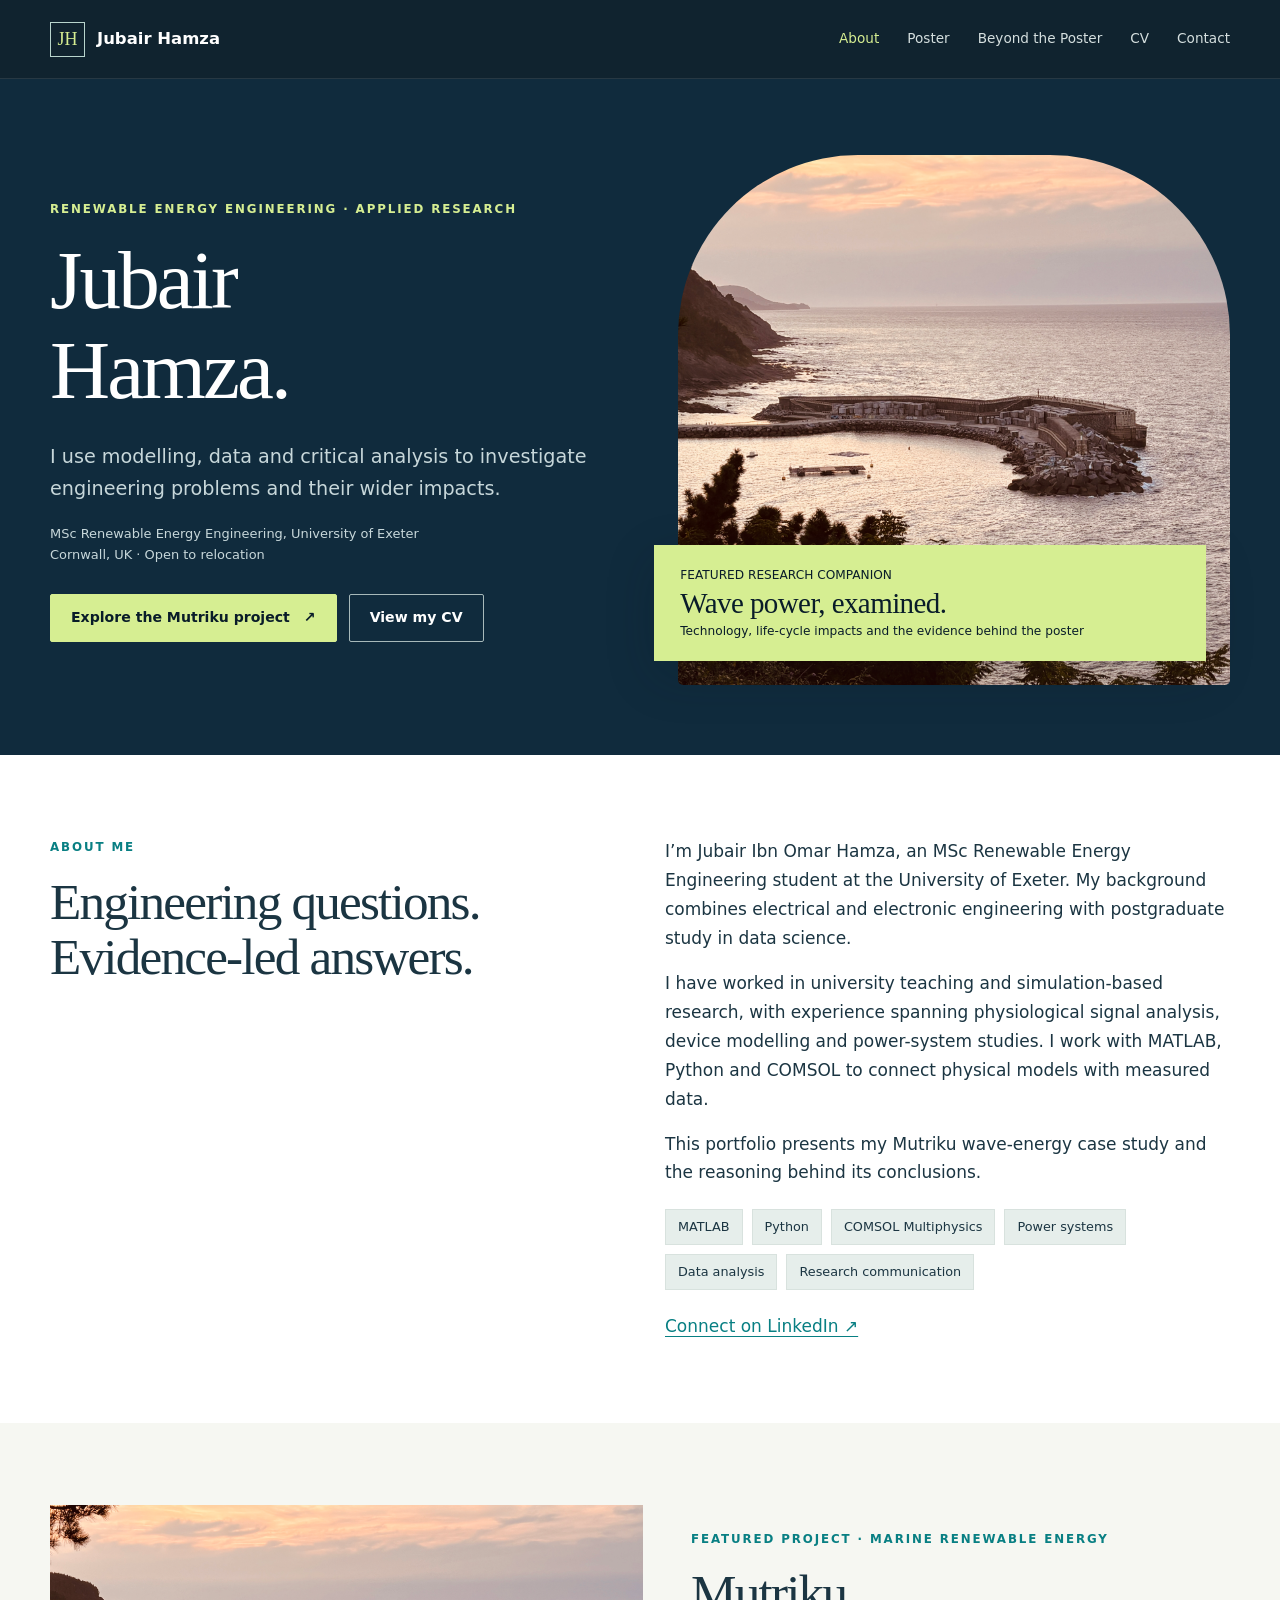
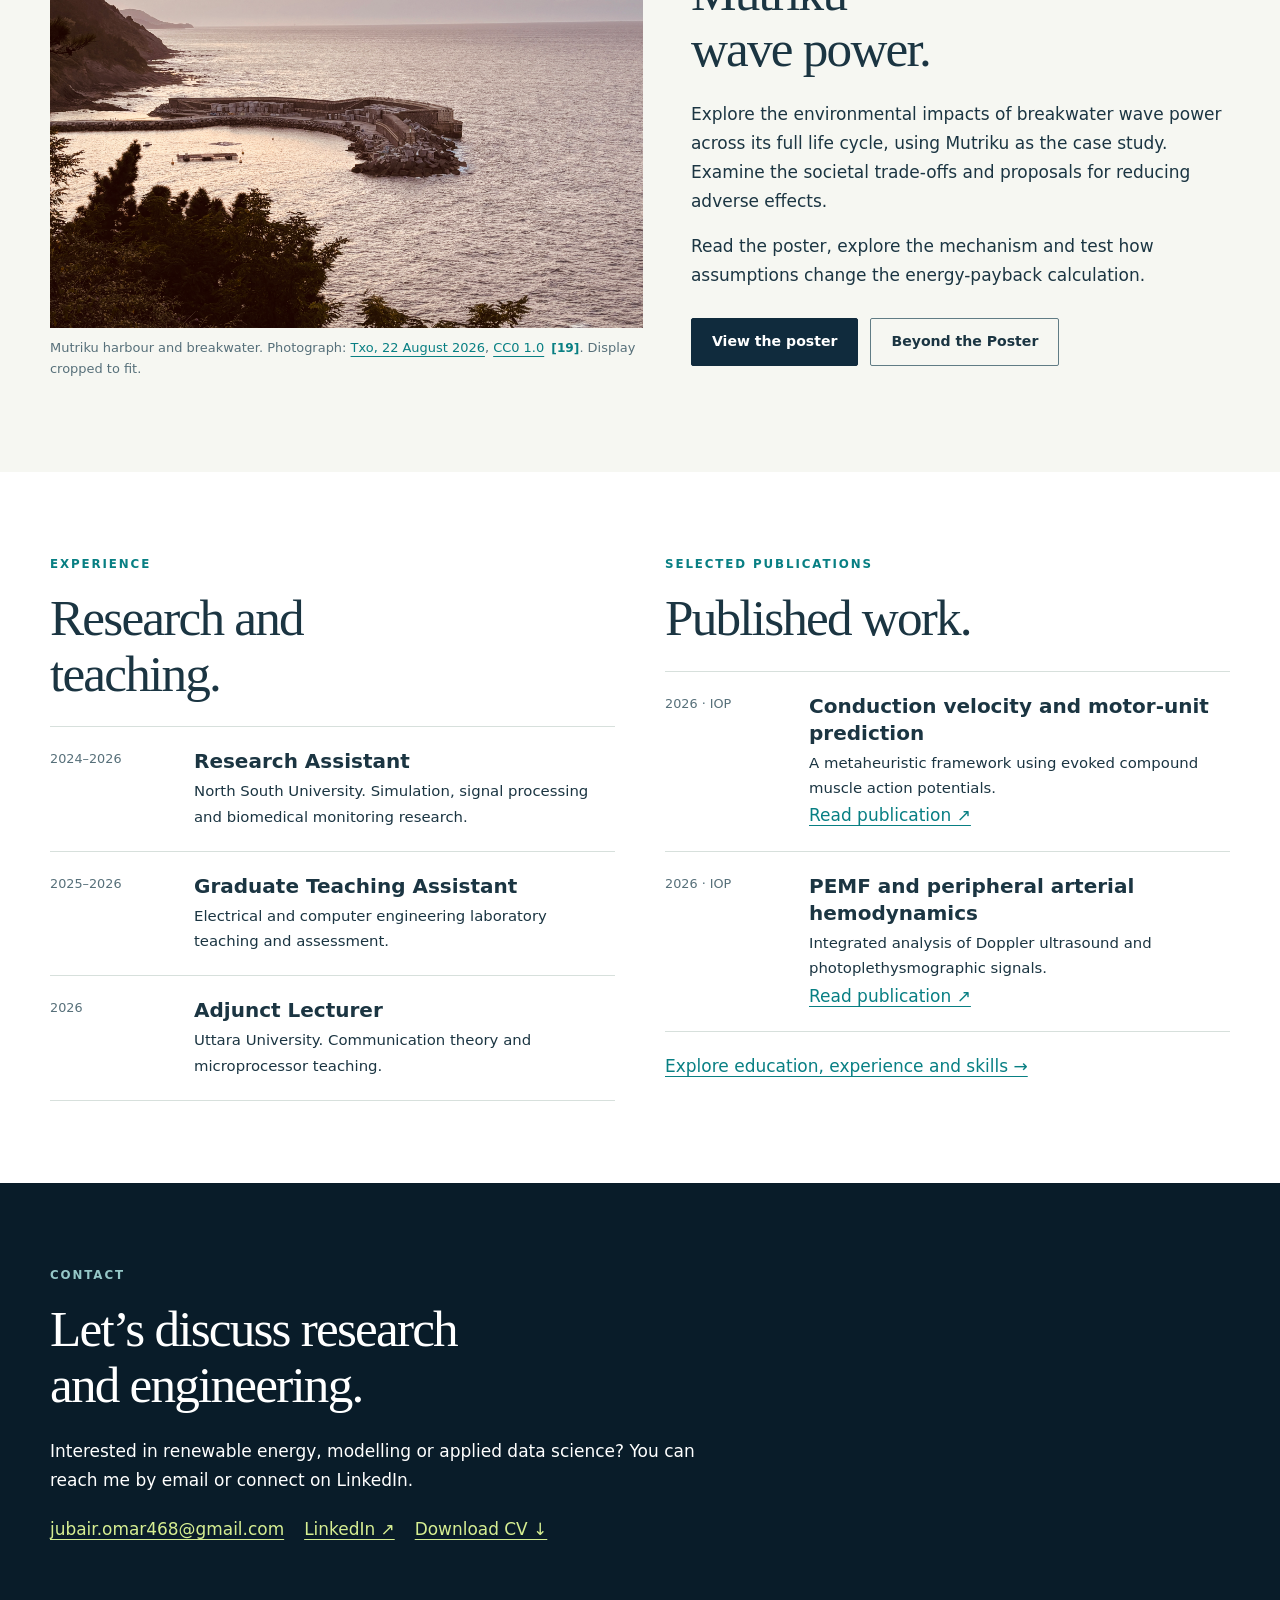
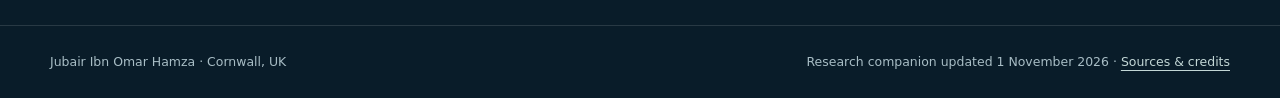
==== commit 8a18c5d0: "Add files via upload" ====
--- a/index.html
+++ b/index.html
@@ -1,5 +1,5 @@
 <!doctype html><html lang="en-GB"><head><meta charset="utf-8"><meta name="viewport" content="width=device-width,initial-scale=1"><meta name="description" content="Jubair Hamza’s renewable energy engineering portfolio, Mutriku wave power poster and research companion."><meta name="theme-color" content="#102b3d"><title>Renewable energy engineering & applied research | Jubair Hamza</title><link rel="icon" href="assets/favicon.svg" type="image/svg+xml"><link rel="stylesheet" href="assets/style.css"><script defer src="assets/config.js"></script><script defer src="assets/qrcodegen.js"></script><script defer src="assets/site.js"></script></head><body><a class="skip" href="#main">Skip to content</a><header class="nav"><div class="wrap"><a class="brand" href="index.html"><span class="brand-mark" aria-hidden="true">JH</span>Jubair Hamza</a><button class="menu-btn" aria-expanded="false" aria-controls="main-navigation">Menu</button><nav class="nav-links" id="main-navigation" aria-label="Main navigation"><a href="index.html" aria-current="page">About</a><a href="mutriku/index.html">Poster</a><a href="beyond/index.html">Beyond the Poster</a><a href="cv/index.html">CV</a><a href="index.html#contact">Contact</a></nav></div></header><main id="main"><section class="hero"><div class="wrap hero-grid"><div><span class="eyebrow">Renewable energy engineering · Applied research</span><h1>Jubair<br>Hamza.</h1><p class="lead">I use modelling, data and critical analysis to investigate engineering problems and their wider impacts.</p><p class="small" style="margin-top:20px">MSc Renewable Energy Engineering, University of Exeter<br>Cornwall, UK · Open to relocation</p><div class="buttons"><a class="btn light" href="mutriku/index.html">Explore the Mutriku project <span aria-hidden="true">↗</span></a><a class="btn outline" href="cv/index.html">View my CV</a></div></div><figure class="hero-art"><img class="hero-photo" src="assets/harbour.jpg" alt="Mutriku harbour with the curved breakwater and wave power installation" width="5712" height="3213"><figcaption class="image-label"><span>FEATURED RESEARCH COMPANION</span><strong>Wave power, examined.</strong><span>Technology, life-cycle impacts and the evidence behind the poster</span></figcaption></figure></div></section>
 <section class="section white" id="about"><div class="wrap two-col"><div><span class="eyebrow">About me</span><h2>Engineering questions.<br>Evidence-led answers.</h2></div><div class="bio"><p>I’m Jubair Ibn Omar Hamza, an MSc Renewable Energy Engineering student at the University of Exeter. My background combines electrical and electronic engineering with postgraduate study in data science.</p><p>I have worked in university teaching and simulation-based research, with experience spanning physiological signal analysis, device modelling and power-system studies. I work with MATLAB, Python and COMSOL to connect physical models with measured data.</p><p>This portfolio presents my Mutriku wave-energy case study and the reasoning behind its conclusions.</p><ul class="skill-list"><li>MATLAB</li><li>Python</li><li>COMSOL Multiphysics</li><li>Power systems</li><li>Data analysis</li><li>Research communication</li></ul><a href="https://www.linkedin.com/in/jubair-hamza/" target="_blank" rel="noopener noreferrer">Connect on LinkedIn ↗</a></div></div></section>
-<section class="section" id="project"><div class="wrap"><div class="project-feature"><figure><img src="assets/harbour.jpg" alt="The wave plant is integrated into Mutriku’s harbour breakwater" width="5712" height="3213" loading="lazy"><p class="small photo-credit">Mutriku harbour and breakwater. Photograph: <a href="https://commons.wikimedia.org/wiki/File:Motrico,_vista_del_nuevo_muelle_de_abrigo_del_puerto.jpg" target="_blank" rel="noopener noreferrer">Txo, 22 August 2026</a>, <a href="https://creativecommons.org/publicdomain/zero/1.0/" target="_blank" rel="noopener noreferrer">CC0 1.0</a>. Display cropped to fit.</p></figure><div><span class="eyebrow">Featured project · Marine renewable energy</span><h2>Mutriku<br>wave power.</h2><p style="margin-top:24px">Explore the environmental impacts of breakwater wave power across its full life cycle, using Mutriku as the case study. Examine the societal trade-offs and proposals for reducing adverse effects.</p><p>Read the poster, explore the mechanism and test how assumptions change the energy-payback calculation.</p><div class="buttons"><a class="btn" href="mutriku/index.html">View the poster</a><a class="btn outline" href="beyond/index.html">Beyond the Poster</a></div></div></div></div></section>
+<section class="section" id="project"><div class="wrap"><div class="project-feature"><figure><img src="assets/harbour.jpg" alt="The wave plant is integrated into Mutriku’s harbour breakwater" width="5712" height="3213" loading="lazy"><p class="small photo-credit">Mutriku harbour and breakwater. Photograph: <a href="https://commons.wikimedia.org/wiki/File:Motrico,_vista_del_nuevo_muelle_de_abrigo_del_puerto.jpg" target="_blank" rel="noopener noreferrer">Txo, 22 August 2026</a>, <a href="https://creativecommons.org/publicdomain/zero/1.0/" target="_blank" rel="noopener noreferrer">CC0 1.0</a> <a class="cite" href="beyond/index.html#s19" aria-label="Source 19">[19]</a>. Display cropped to fit.</p></figure><div><span class="eyebrow">Featured project · Marine renewable energy</span><h2>Mutriku<br>wave power.</h2><p style="margin-top:24px">Explore the environmental impacts of breakwater wave power across its full life cycle, using Mutriku as the case study. Examine the societal trade-offs and proposals for reducing adverse effects.</p><p>Read the poster, explore the mechanism and test how assumptions change the energy-payback calculation.</p><div class="buttons"><a class="btn" href="mutriku/index.html">View the poster</a><a class="btn outline" href="beyond/index.html">Beyond the Poster</a></div></div></div></div></section>
 <section class="section white"><div class="wrap two-col"><div><span class="eyebrow">Experience</span><h2>Research and<br>teaching.</h2><div class="list-rows"><div class="list-row"><span class="date">2024–2026</span><div><h3>Research Assistant</h3><p>North South University. Simulation, signal processing and biomedical monitoring research.</p></div></div><div class="list-row"><span class="date">2025–2026</span><div><h3>Graduate Teaching Assistant</h3><p>Electrical and computer engineering laboratory teaching and assessment.</p></div></div><div class="list-row"><span class="date">2026</span><div><h3>Adjunct Lecturer</h3><p>Uttara University. Communication theory and microprocessor teaching.</p></div></div></div></div><div><span class="eyebrow">Selected publications</span><h2>Published work.</h2><div class="list-rows"><div class="list-row"><span class="date">2026 · IOP</span><div><h3>Conduction velocity and motor-unit prediction</h3><p>A metaheuristic framework using evoked compound muscle action potentials.</p><a href="https://doi.org/10.1088/2057-1976/ae8af8" target="_blank" rel="noopener noreferrer">Read publication ↗</a></div></div><div class="list-row"><span class="date">2026 · IOP</span><div><h3>PEMF and peripheral arterial hemodynamics</h3><p>Integrated analysis of Doppler ultrasound and photoplethysmographic signals.</p><a href="https://doi.org/10.1088/2057-1976/aeb382" target="_blank" rel="noopener noreferrer">Read publication ↗</a></div></div></div><a class="block-link" href="cv/index.html">Explore education, experience and skills →</a></div></div></section>
-<section class="section contact-section" id="contact"><div class="wrap"><span class="eyebrow">Contact</span><h2>Let’s discuss research<br>and engineering.</h2><p style="margin-top:24px;max-width:650px">Interested in renewable energy, modelling or applied data science? You can reach me by email or connect on LinkedIn.</p><div class="contact-links"><a href="mailto:jubair.omar468@gmail.com">jubair.omar468@gmail.com</a><a href="https://www.linkedin.com/in/jubair-hamza/" target="_blank" rel="noopener noreferrer">LinkedIn ↗</a><a href="downloads/Jubair_Hamza_CV.pdf" download>Download CV ↓</a></div></div></section></main><footer class="footer"><div class="wrap"><span>Jubair Ibn Omar Hamza · Cornwall, UK</span><span>Research companion updated 31 October 2026 · <a href="beyond/index.html#sources">Sources &amp; credits</a></span></div></footer></body></html>+<section class="section contact-section" id="contact"><div class="wrap"><span class="eyebrow">Contact</span><h2>Let’s discuss research<br>and engineering.</h2><p style="margin-top:24px;max-width:650px">Interested in renewable energy, modelling or applied data science? You can reach me by email or connect on LinkedIn.</p><div class="contact-links"><a href="mailto:jubair.omar468@gmail.com">jubair.omar468@gmail.com</a><a href="https://www.linkedin.com/in/jubair-hamza/" target="_blank" rel="noopener noreferrer">LinkedIn ↗</a><a href="downloads/Jubair_Hamza_CV.pdf" download>Download CV ↓</a></div></div></section></main><footer class="footer"><div class="wrap"><span>Jubair Ibn Omar Hamza · Cornwall, UK</span><span>Research companion updated 1 November 2026 · <a href="beyond/index.html#sources">Sources &amp; credits</a></span></div></footer></body></html>
